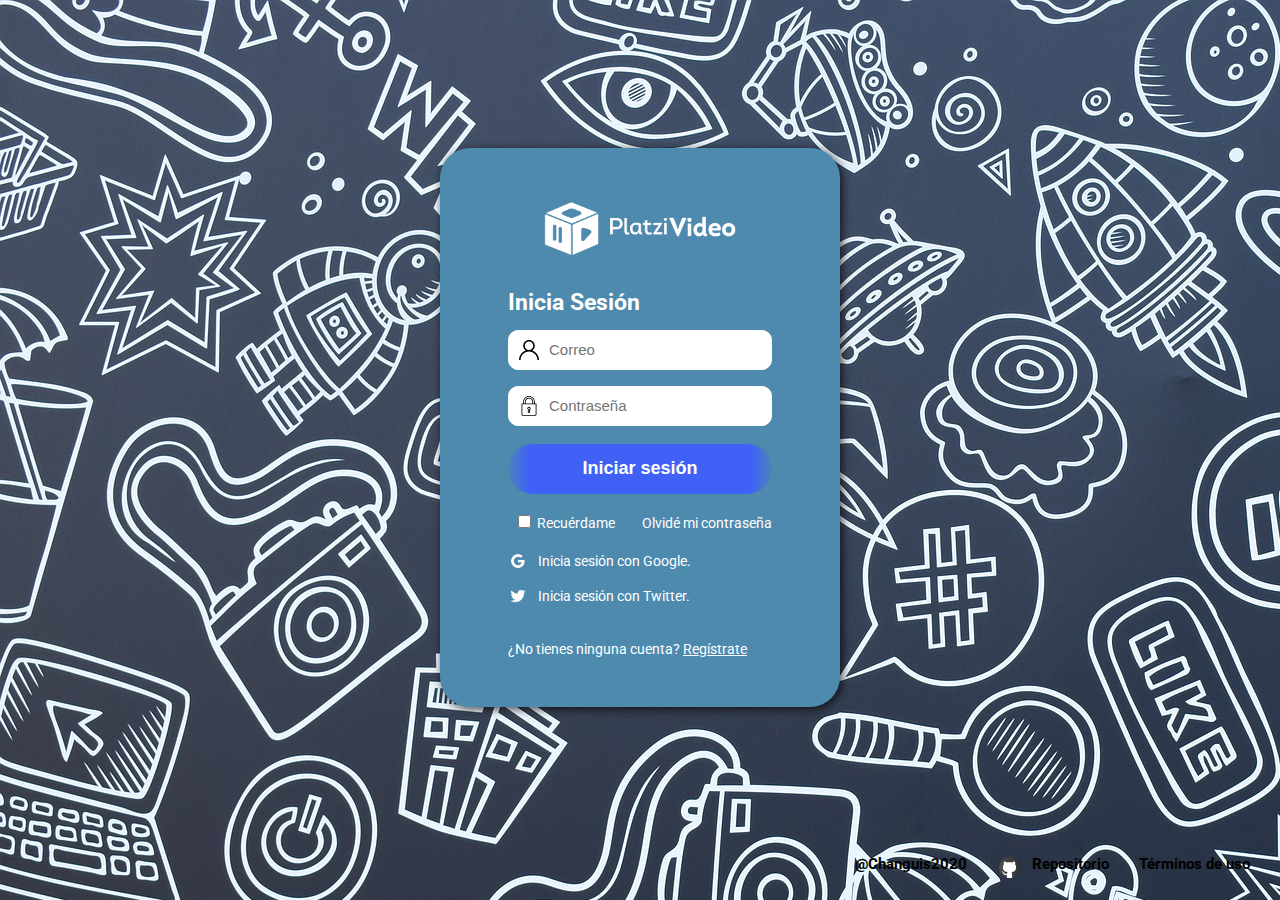
==== docs/index.html @ 356ba80c "deploy" ====
<!DOCTYPE html>
<html lang="es">
  <head>
    <meta charset="UTF-8">
    <link rel="stylesheet" href="./src/css/index.css">
    <link href="https://fonts.googleapis.com/css2?family=Roboto:wght@300;400;700;900&display=swap" rel="stylesheet">
    <title>Inicio de sesión</title>
  </head>
  <body>
    <section class="login">
      <div class="login__container">
        <img class="logo" src="./src/img/logo-platzi-video.png" alt="logo-Platzi">
        <h2>Inicia Sesión</h2>
        <form class="login__container--form">
          <input type="text" placeholder="Correo">
          <input type="password" placeholder="Contraseña">
          <button id="button">Iniciar sesión</button>
          <div class="login__container--remember-me">
            <label>
              <input type="checkbox" name="" id="box1" value="checkbox">Recuérdame
            </label>
            <a href="/">Olvidé mi contraseña</a>
          </div>
        </form>

        <section class="login__container--social-media">
          <div><img src="./src/img/google-icon.png" alt="Google"><a href="buscador.html">Inicia sesión con Google.</a></div>
          <div><img src="./src/img/twitter.png" alt="Twitter"><a href="/">Inicia sesión con Twitter.</a></div>
        </section>
        <p class="login__container-registro">¿No tienes ninguna cuenta?  <a href="/">Regístrate</a></p>
    </section>
    
    <footer class="footer">
      <span>@Changuis2020</span>
      <img src="./src/img/icons8-github.svg" alt="github"><a href="/">Repositorio</a>
      <a href="/">Términos de uso</a>
    </footer>
  </body>
  <script src="./src/js/index.js"></script>
</html>
---- docs/src/css/index.css ----
* {
  padding: 0;
  margin: 0;
  box-sizing: border-box;
}
html {
  font-size: 62.5%;
  font-family: "Roboto", sans-serif;
}
body {
  background-image: url(../img/fondo2.jpg);
  /* height: 100vh; */
}
.login {
  height: 95vh;
  display: flex;
  align-items: center;
  justify-content: center;
  flex-direction: column;
  /* min-height: calc(100vh - 20rem); */
  /* background: linear-gradient(#21C08B,#AB88FF); */
  /* padding: 0rem 3rem; */
}
.login__container {
  /* background-color: rgba(255,255,255,0.2); */
  /* border: 1px solid black; */
  background-color: #4e89ae;
  /* background-color: #0f3460; */
  border-radius: 3rem;
  color: white;
  padding: 5rem 6.8rem 5rem;
  min-height: 50rem;
  width: 40rem;
  -webkit-box-shadow: 2px 2px 10px 0px rgba(0, 0, 0, 0.75);
  -moz-box-shadow: 2px 2px 10px 0px rgba(0, 0, 0, 0.75);
  box-shadow: 2px 2px 10px 0px rgba(0, 0, 0, 0.75);
}
.logo {
  width: 20rem;
  display: flex;
  align-items: center;
  margin: 0 auto;
}
.login__container > h2 {
  margin-top: 3rem;
  margin-bottom: 0.6rem;
  font-size: 2.3rem;
}
.login__container--form {
  display: flex;
  flex-direction: column;
}
.login__container--form > input {
  border-radius: 1rem;
  height: 4rem;
  margin: 0.8rem 0;
  font-size: 1.5rem;
  padding-left: 4rem;
  border: 1px solid white;
  outline: none;
}
.login__container--form > input:first-child {
  background-image: url(../img/user.svg);
  background-repeat: no-repeat;
  background-size: 2rem;
  background-position: 1rem;
  color: #757575;
}
.login__container--form > input:nth-child(2) {
  background-image: url(../img/password.svg);
  background-repeat: no-repeat;
  background-size: 2rem;
  background-position: 1rem;
  color: #757575;
}
.login__container--form > button {
  border-radius: 3rem;
  color: #fff;
  height: 5rem;
  margin: 1rem 0;
  font-size: 1.8rem;
  font-weight: bold;
  border: none;
  background: rgb(63, 94, 251);
  background: radial-gradient(
    circle,
    rgba(63, 94, 251, 0.9332107843137255) 84%,
    rgba(78, 137, 174, 1) 100%
  );
}
.login__container--form > button:hover {
  cursor: pointer;
  background: rgb(63, 94, 251);
  outline: none;
}
.login__container--form label {
  font-size: 1.4rem;
  margin: 1rem;
}
#box1 {
  margin-right: 0.6rem;
}
.login__container--remember-me {
  display: flex;
  align-items: center;
  justify-content: space-between;
  margin-top: 0.1rem;
}
.login__container--remember-me a {
  /* align-items:center; */
  color: white;
  font-size: 1.4rem;
  text-decoration: none;
}
.login__container--remember-me a:hover {
  text-decoration: underline;
}
.login__container--social-media div {
  display: flex;
  align-items: center;
  font-size: 1.4rem;
  margin-top: 1rem;
  margin-bottom: 1.5rem;
}
.login__container--social-media div a {
  text-decoration: none;
  color: #fff;
}
.login__container--social-media div a:hover {
  text-decoration: underline;
  color: #fff;
}
.login__container--social-media div img {
  width: 2rem;
  margin-right: 1rem;
}
.login__container-registro {
  padding-top: 2rem;
  font-size: 1.4rem;
}
.login__container-registro a {
  color: #fff;
}
.login__container-registro a:hover {
  color: #3f4e65;
}
.footer {
  color: #000;
  display: flex;
  font-size: 1.5rem;
  font-weight: bold;
  height: 5vh;
  justify-content: flex-end;
}
.footer span {
  margin-right: 3rem;
}
.footer > a {
  color: #000;
  font-size: 1.5rem;
  font-weight: bold;
  text-decoration: none;
  margin-right: 3rem;
}
footer > img{
  display: flex;
  height: 2.5rem;
  width: 2.5rem;
  margin-right: 1rem;
  /* align-items: center; */

}
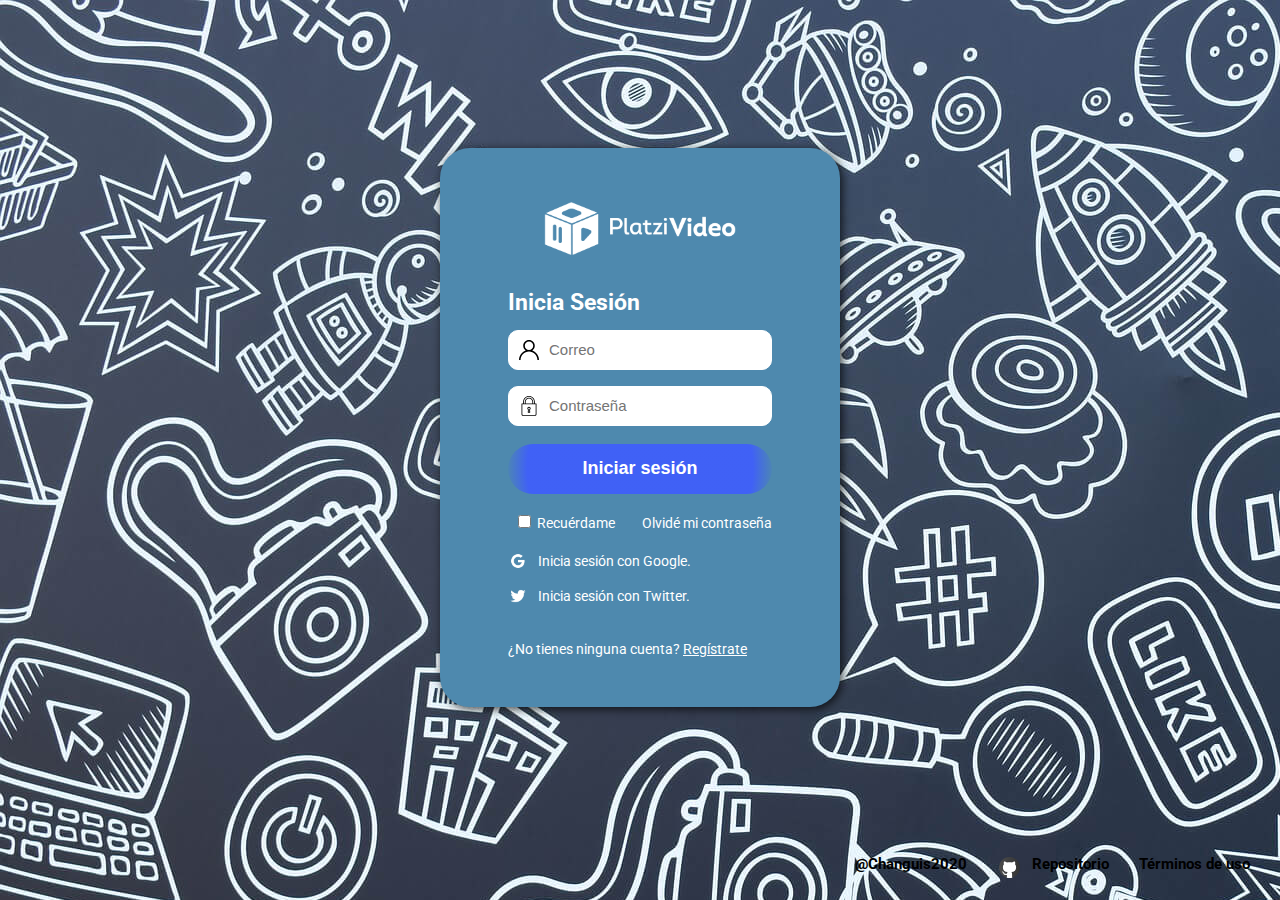
==== commit 5f52636b: "agregando ligas" ====
--- a/docs/index.html
+++ b/docs/index.html
@@ -32,7 +32,7 @@
     
     <footer class="footer">
       <span>@Changuis2020</span>
-      <img src="./src/img/icons8-github.svg" alt="github"><a href="/">Repositorio</a>
+      <img src="./src/img/icons8-github.svg" alt="Github"><a href="https://github.com/IsamDavid">Repositorio</a>
       <a href="/">Términos de uso</a>
     </footer>
   </body>
